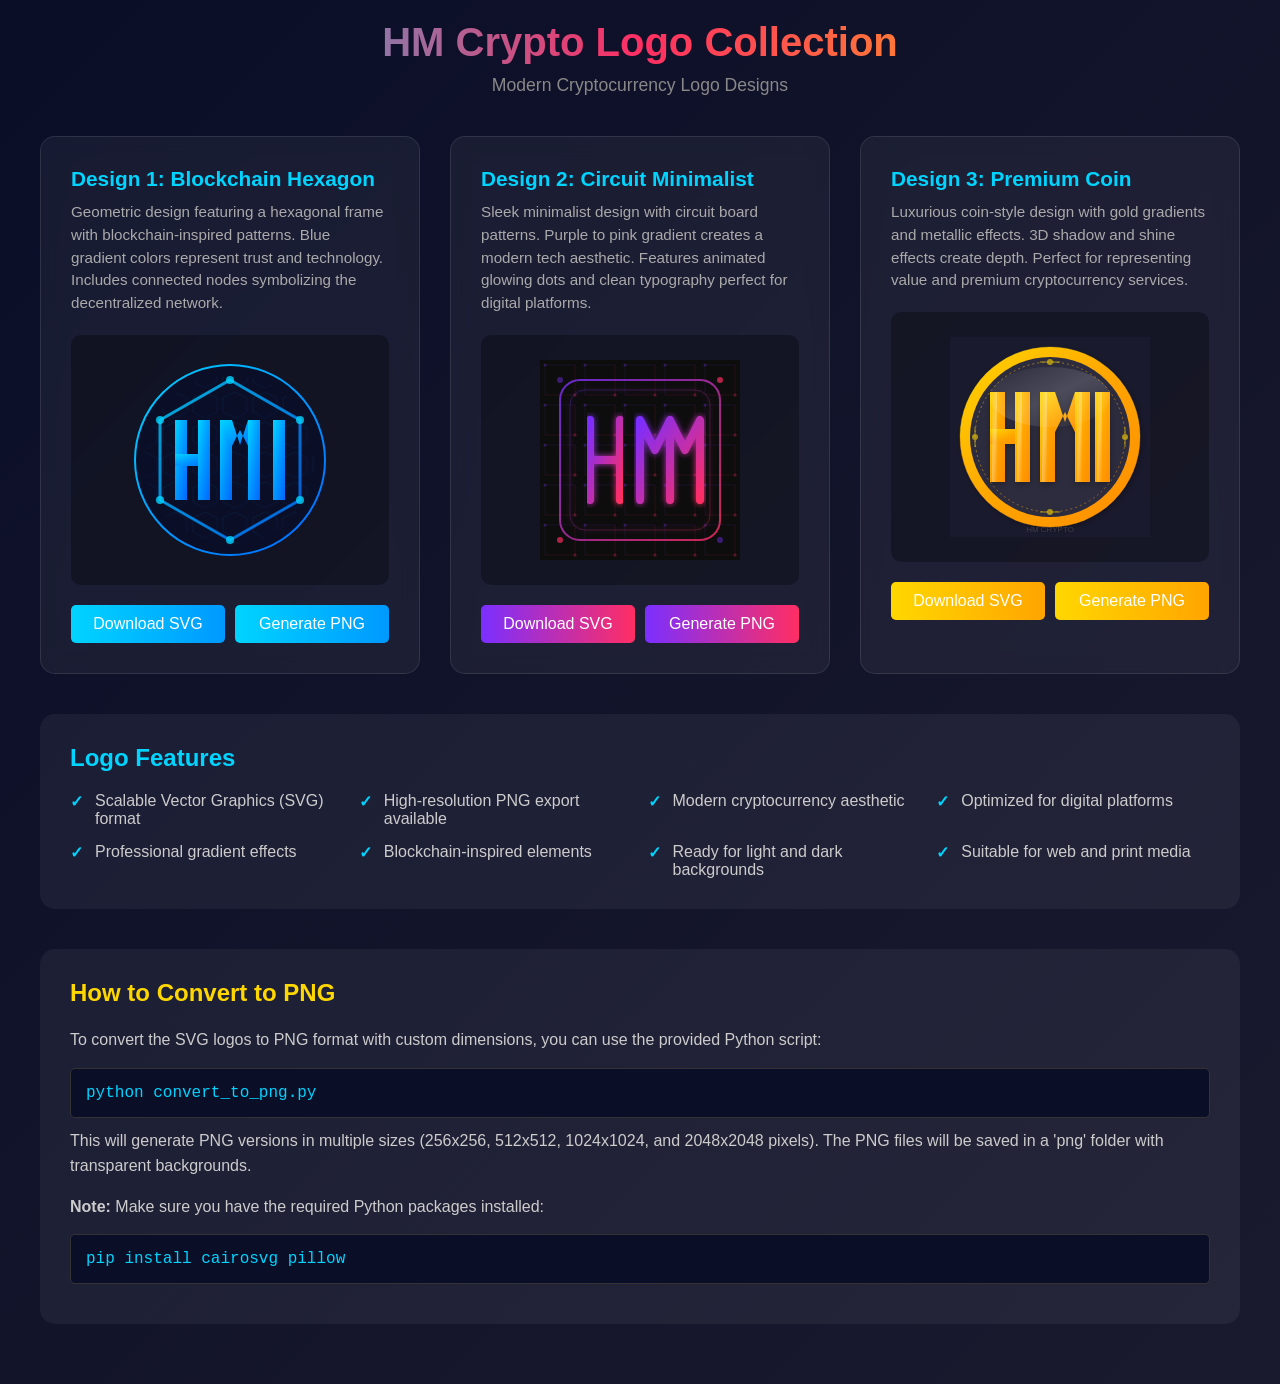
==== index.html @ 13c1367d "feat: Add HM Crypto logo collection and conversion script Co-authored-by: arnelnrose <arnelnrose@gma" ====
<!DOCTYPE html>
<html lang="en">
<head>
    <meta charset="UTF-8">
    <meta name="viewport" content="width=device-width, initial-scale=1.0">
    <title>HM Crypto Logo Designs</title>
    <style>
        * {
            margin: 0;
            padding: 0;
            box-sizing: border-box;
        }
        
        body {
            font-family: 'Segoe UI', Tahoma, Geneva, Verdana, sans-serif;
            background: linear-gradient(135deg, #0A0E27 0%, #1A1A2E 100%);
            min-height: 100vh;
            color: white;
            padding: 20px;
        }
        
        .container {
            max-width: 1200px;
            margin: 0 auto;
        }
        
        h1 {
            text-align: center;
            font-size: 2.5rem;
            margin-bottom: 10px;
            background: linear-gradient(90deg, #00D4FF, #FF2E63, #FFD700);
            -webkit-background-clip: text;
            -webkit-text-fill-color: transparent;
            background-clip: text;
        }
        
        .subtitle {
            text-align: center;
            color: #888;
            margin-bottom: 40px;
            font-size: 1.1rem;
        }
        
        .logo-grid {
            display: grid;
            grid-template-columns: repeat(auto-fit, minmax(300px, 1fr));
            gap: 30px;
            margin-bottom: 40px;
        }
        
        .logo-card {
            background: rgba(255, 255, 255, 0.05);
            border-radius: 15px;
            padding: 30px;
            backdrop-filter: blur(10px);
            border: 1px solid rgba(255, 255, 255, 0.1);
            transition: transform 0.3s ease, box-shadow 0.3s ease;
        }
        
        .logo-card:hover {
            transform: translateY(-5px);
            box-shadow: 0 10px 30px rgba(0, 212, 255, 0.2);
        }
        
        .logo-title {
            font-size: 1.3rem;
            margin-bottom: 10px;
            color: #00D4FF;
        }
        
        .logo-description {
            color: #aaa;
            margin-bottom: 20px;
            font-size: 0.95rem;
            line-height: 1.5;
        }
        
        .logo-preview {
            background: rgba(0, 0, 0, 0.3);
            border-radius: 10px;
            padding: 20px;
            display: flex;
            justify-content: center;
            align-items: center;
            min-height: 250px;
            margin-bottom: 20px;
        }
        
        .logo-preview img {
            max-width: 100%;
            height: auto;
        }
        
        .download-buttons {
            display: flex;
            gap: 10px;
            flex-wrap: wrap;
        }
        
        .btn {
            flex: 1;
            padding: 10px 20px;
            background: linear-gradient(90deg, #00D4FF, #0099FF);
            color: white;
            text-decoration: none;
            border-radius: 5px;
            text-align: center;
            transition: opacity 0.3s ease;
            font-weight: 500;
            min-width: 100px;
        }
        
        .btn:hover {
            opacity: 0.8;
        }
        
        .btn-secondary {
            background: linear-gradient(90deg, #7B2FFF, #FF2E63);
        }
        
        .btn-gold {
            background: linear-gradient(90deg, #FFD700, #FFA500);
        }
        
        .features {
            background: rgba(255, 255, 255, 0.05);
            border-radius: 15px;
            padding: 30px;
            margin-bottom: 40px;
        }
        
        .features h2 {
            color: #00D4FF;
            margin-bottom: 20px;
        }
        
        .features ul {
            list-style: none;
            display: grid;
            grid-template-columns: repeat(auto-fit, minmax(250px, 1fr));
            gap: 15px;
        }
        
        .features li {
            padding-left: 25px;
            position: relative;
            color: #ccc;
        }
        
        .features li:before {
            content: "✓";
            position: absolute;
            left: 0;
            color: #00D4FF;
            font-weight: bold;
        }
        
        .instructions {
            background: rgba(255, 255, 255, 0.05);
            border-radius: 15px;
            padding: 30px;
            margin-bottom: 40px;
        }
        
        .instructions h2 {
            color: #FFD700;
            margin-bottom: 20px;
        }
        
        .instructions p {
            color: #ccc;
            line-height: 1.6;
            margin-bottom: 15px;
        }
        
        .code-block {
            background: #0A0E27;
            border: 1px solid #333;
            border-radius: 5px;
            padding: 15px;
            font-family: 'Courier New', monospace;
            color: #00D4FF;
            overflow-x: auto;
            margin: 10px 0;
        }
    </style>
</head>
<body>
    <div class="container">
        <h1>HM Crypto Logo Collection</h1>
        <p class="subtitle">Modern Cryptocurrency Logo Designs</p>
        
        <div class="logo-grid">
            <!-- Design 1 -->
            <div class="logo-card">
                <h2 class="logo-title">Design 1: Blockchain Hexagon</h2>
                <p class="logo-description">
                    Geometric design featuring a hexagonal frame with blockchain-inspired patterns. 
                    Blue gradient colors represent trust and technology. Includes connected nodes 
                    symbolizing the decentralized network.
                </p>
                <div class="logo-preview">
                    <img src="hm-crypto-logo-1.svg" alt="HM Crypto Logo Design 1">
                </div>
                <div class="download-buttons">
                    <a href="hm-crypto-logo-1.svg" download class="btn">Download SVG</a>
                    <a href="#" onclick="convertToPNG('hm-crypto-logo-1.svg', 1)" class="btn">Generate PNG</a>
                </div>
            </div>
            
            <!-- Design 2 -->
            <div class="logo-card">
                <h2 class="logo-title">Design 2: Circuit Minimalist</h2>
                <p class="logo-description">
                    Sleek minimalist design with circuit board patterns. Purple to pink gradient 
                    creates a modern tech aesthetic. Features animated glowing dots and clean 
                    typography perfect for digital platforms.
                </p>
                <div class="logo-preview">
                    <img src="hm-crypto-logo-2.svg" alt="HM Crypto Logo Design 2">
                </div>
                <div class="download-buttons">
                    <a href="hm-crypto-logo-2.svg" download class="btn btn-secondary">Download SVG</a>
                    <a href="#" onclick="convertToPNG('hm-crypto-logo-2.svg', 2)" class="btn btn-secondary">Generate PNG</a>
                </div>
            </div>
            
            <!-- Design 3 -->
            <div class="logo-card">
                <h2 class="logo-title">Design 3: Premium Coin</h2>
                <p class="logo-description">
                    Luxurious coin-style design with gold gradients and metallic effects. 
                    3D shadow and shine effects create depth. Perfect for representing value 
                    and premium cryptocurrency services.
                </p>
                <div class="logo-preview">
                    <img src="hm-crypto-logo-3.svg" alt="HM Crypto Logo Design 3">
                </div>
                <div class="download-buttons">
                    <a href="hm-crypto-logo-3.svg" download class="btn btn-gold">Download SVG</a>
                    <a href="#" onclick="convertToPNG('hm-crypto-logo-3.svg', 3)" class="btn btn-gold">Generate PNG</a>
                </div>
            </div>
        </div>
        
        <div class="features">
            <h2>Logo Features</h2>
            <ul>
                <li>Scalable Vector Graphics (SVG) format</li>
                <li>High-resolution PNG export available</li>
                <li>Modern cryptocurrency aesthetic</li>
                <li>Optimized for digital platforms</li>
                <li>Professional gradient effects</li>
                <li>Blockchain-inspired elements</li>
                <li>Ready for light and dark backgrounds</li>
                <li>Suitable for web and print media</li>
            </ul>
        </div>
        
        <div class="instructions">
            <h2>How to Convert to PNG</h2>
            <p>
                To convert the SVG logos to PNG format with custom dimensions, you can use the provided Python script:
            </p>
            <div class="code-block">
                python convert_to_png.py
            </div>
            <p>
                This will generate PNG versions in multiple sizes (256x256, 512x512, 1024x1024, and 2048x2048 pixels).
                The PNG files will be saved in a 'png' folder with transparent backgrounds.
            </p>
            <p>
                <strong>Note:</strong> Make sure you have the required Python packages installed:
            </p>
            <div class="code-block">
                pip install cairosvg pillow
            </div>
        </div>
    </div>
    
    <script>
        function convertToPNG(svgFile, designNumber) {
            alert(`To convert ${svgFile} to PNG:\n\n1. Run: python convert_to_png.py\n2. Find PNG files in the 'png' folder\n3. Available sizes: 256x256, 512x512, 1024x1024, 2048x2048\n\nAlternatively, you can use online converters or design software.`);
        }
    </script>
</body>
</html>
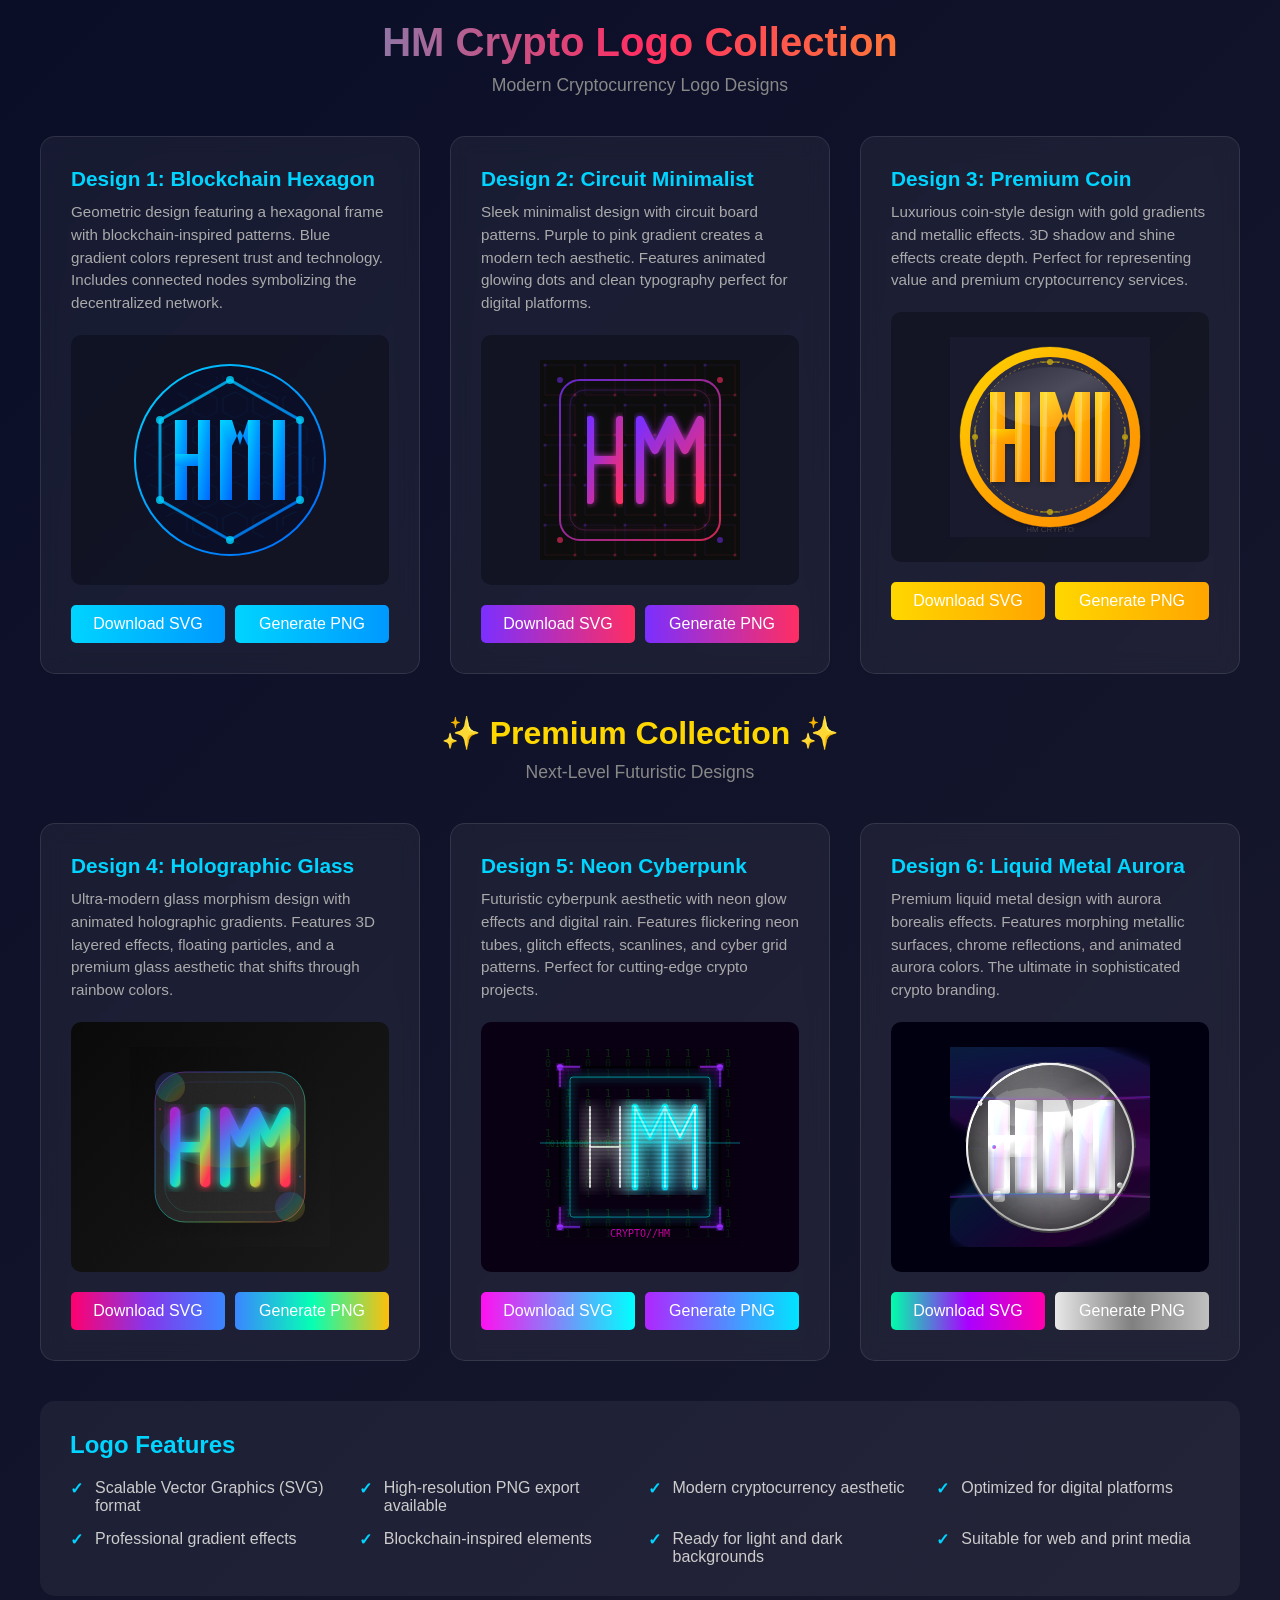
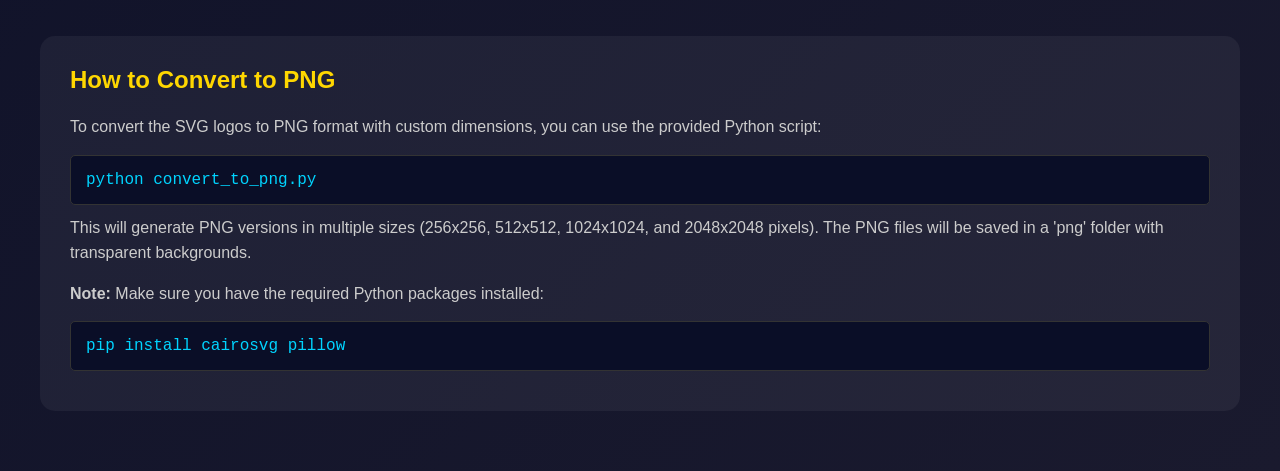
==== commit 5c77ec4d: "feat: Add premium logo designs and update README Co-authored-by: arnelnrose <arnelnrose@gmail.com>" ====
--- a/index.html
+++ b/index.html
@@ -239,6 +239,65 @@
                 <div class="download-buttons">
                     <a href="hm-crypto-logo-3.svg" download class="btn btn-gold">Download SVG</a>
                     <a href="#" onclick="convertToPNG('hm-crypto-logo-3.svg', 3)" class="btn btn-gold">Generate PNG</a>
+                </div>
+            </div>
+        </div>
+        
+        <!-- Premium Designs Section -->
+        <div style="margin: 40px 0;">
+            <h2 style="text-align: center; color: #FFD700; font-size: 2rem; margin-bottom: 10px;">✨ Premium Collection ✨</h2>
+            <p class="subtitle">Next-Level Futuristic Designs</p>
+        </div>
+        
+        <div class="logo-grid">
+            <!-- Design 4 -->
+            <div class="logo-card">
+                <h2 class="logo-title">Design 4: Holographic Glass</h2>
+                <p class="logo-description">
+                    Ultra-modern glass morphism design with animated holographic gradients. 
+                    Features 3D layered effects, floating particles, and a premium glass aesthetic 
+                    that shifts through rainbow colors.
+                </p>
+                <div class="logo-preview" style="background: linear-gradient(135deg, #0A0A0A, #1A1A1A);">
+                    <img src="hm-crypto-logo-4.svg" alt="HM Crypto Logo Design 4">
+                </div>
+                <div class="download-buttons">
+                    <a href="hm-crypto-logo-4.svg" download class="btn" style="background: linear-gradient(90deg, #FF006E, #8338EC, #3A86FF);">Download SVG</a>
+                    <a href="#" onclick="convertToPNG('hm-crypto-logo-4.svg', 4)" class="btn" style="background: linear-gradient(90deg, #3A86FF, #06FFB4, #FFBE0B);">Generate PNG</a>
+                </div>
+            </div>
+            
+            <!-- Design 5 -->
+            <div class="logo-card">
+                <h2 class="logo-title">Design 5: Neon Cyberpunk</h2>
+                <p class="logo-description">
+                    Futuristic cyberpunk aesthetic with neon glow effects and digital rain. 
+                    Features flickering neon tubes, glitch effects, scanlines, and cyber grid 
+                    patterns. Perfect for cutting-edge crypto projects.
+                </p>
+                <div class="logo-preview" style="background: #0A0014;">
+                    <img src="hm-crypto-logo-5.svg" alt="HM Crypto Logo Design 5">
+                </div>
+                <div class="download-buttons">
+                    <a href="hm-crypto-logo-5.svg" download class="btn" style="background: linear-gradient(90deg, #FF10F0, #00FFFF);">Download SVG</a>
+                    <a href="#" onclick="convertToPNG('hm-crypto-logo-5.svg', 5)" class="btn" style="background: linear-gradient(90deg, #B026FF, #00E5FF);">Generate PNG</a>
+                </div>
+            </div>
+            
+            <!-- Design 6 -->
+            <div class="logo-card">
+                <h2 class="logo-title">Design 6: Liquid Metal Aurora</h2>
+                <p class="logo-description">
+                    Premium liquid metal design with aurora borealis effects. Features morphing 
+                    metallic surfaces, chrome reflections, and animated aurora colors. 
+                    The ultimate in sophisticated crypto branding.
+                </p>
+                <div class="logo-preview" style="background: #000011;">
+                    <img src="hm-crypto-logo-6.svg" alt="HM Crypto Logo Design 6">
+                </div>
+                <div class="download-buttons">
+                    <a href="hm-crypto-logo-6.svg" download class="btn" style="background: linear-gradient(90deg, #00FFAA, #AA00FF, #FF00AA);">Download SVG</a>
+                    <a href="#" onclick="convertToPNG('hm-crypto-logo-6.svg', 6)" class="btn" style="background: linear-gradient(90deg, #E8E8E8, #808080, #C0C0C0);">Generate PNG</a>
                 </div>
             </div>
         </div>
